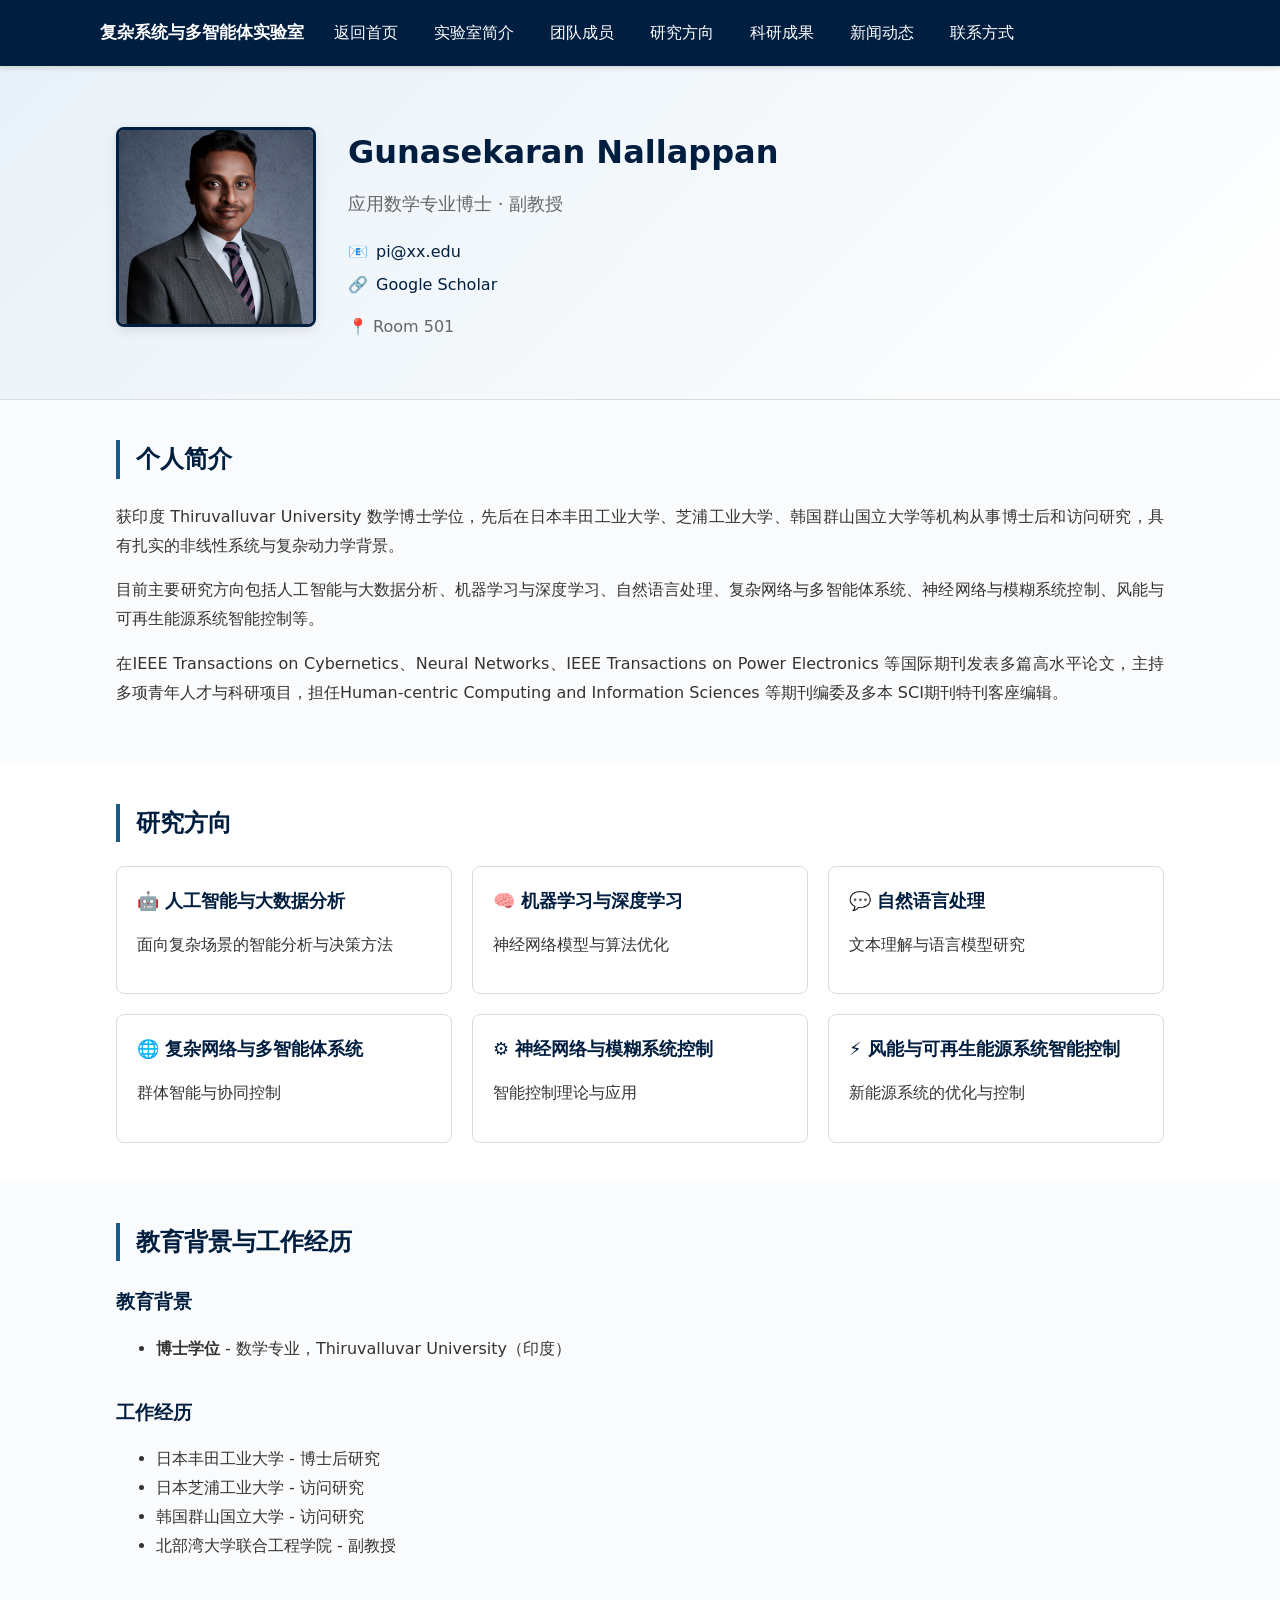
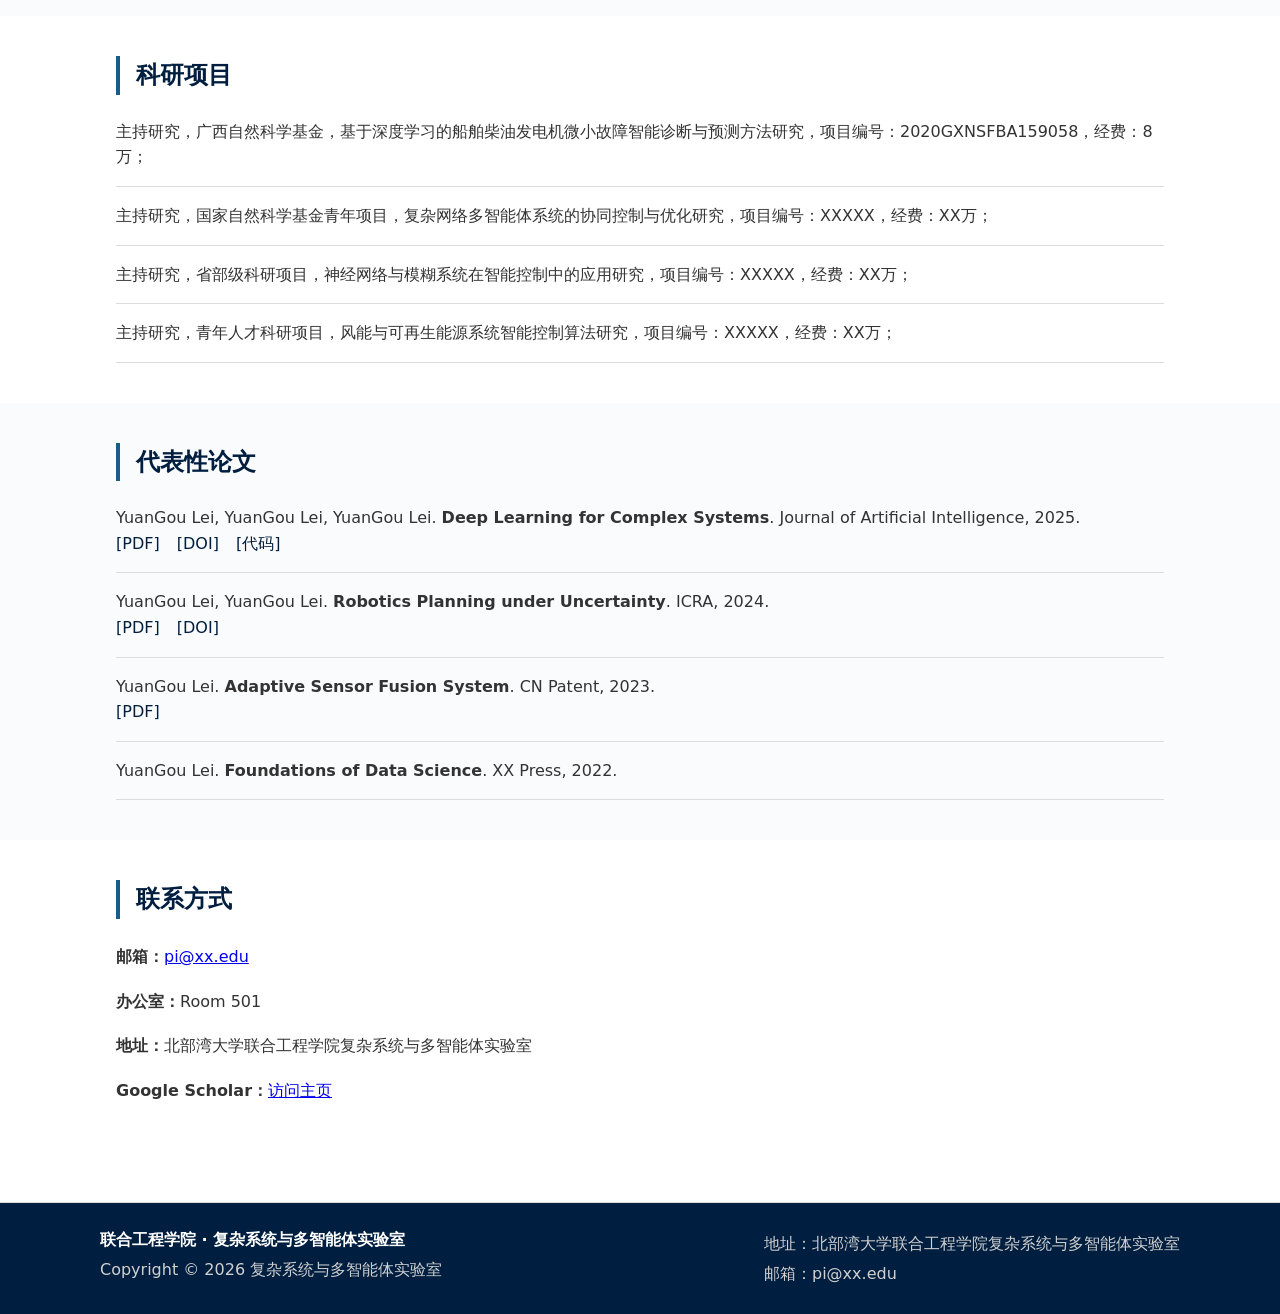
==== guna.html @ d460996a "Update lab website content" ====
<!doctype html>
<html lang="zh-CN">
<head>
  <meta charset="utf-8">
  <meta name="viewport" content="width=device-width, initial-scale=1">
  <title>Gunasekaran Nallappan - 复杂系统与多智能体实验室</title>
  <meta name="description" content="Gunasekaran Nallappan教授个人主页 - 复杂系统与多智能体实验室">
  <link rel="stylesheet" href="assets/css/styles.css">
  <style>
    .profile-header {
      background: linear-gradient(135deg, #e8f1f8, #ffffff);
      padding: 60px 0;
      border-bottom: 1px solid var(--border);
    }
    .profile-header-inner {
      display: grid;
      grid-template-columns: 200px 1fr;
      gap: 32px;
      align-items: start;
    }
    .profile-photo {
      width: 200px;
      height: 200px;
      border-radius: 8px;
      object-fit: cover;
      border: 3px solid var(--primary);
      box-shadow: 0 4px 12px rgba(0,0,0,0.1);
    }
    .profile-info h1 {
      margin: 0 0 12px;
      font-size: 32px;
      color: var(--primary);
    }
    .profile-title {
      font-size: 18px;
      color: var(--muted);
      margin-bottom: 16px;
    }
    .profile-contact {
      display: flex;
      flex-direction: column;
      gap: 8px;
      margin-top: 20px;
    }
    .profile-contact a {
      color: var(--primary);
      text-decoration: none;
      display: flex;
      align-items: center;
      gap: 8px;
    }
    .profile-contact a:hover {
      color: var(--accent);
    }
    .profile-section {
      padding: 40px 0;
    }
    .profile-section h2 {
      margin: 0 0 24px;
      font-size: 24px;
      color: var(--primary);
      border-left: 4px solid var(--accent);
      padding-left: 16px;
    }
    .profile-section:nth-child(even) {
      background: var(--bg-section);
    }
    .bio-content {
      line-height: 1.8;
      font-size: 16px;
      color: var(--text);
      text-align: justify;
    }
    .research-areas {
      display: grid;
      grid-template-columns: repeat(auto-fit, minmax(250px, 1fr));
      gap: 20px;
      margin-top: 24px;
    }
    .research-item {
      background: #fff;
      border: 1px solid var(--border);
      border-radius: 8px;
      padding: 20px;
      transition: all 0.3s ease;
    }
    .research-item:hover {
      box-shadow: 0 4px 12px rgba(0,91,172,0.15);
      transform: translateY(-2px);
    }
    .research-item h3 {
      margin: 0 0 8px;
      font-size: 18px;
      color: var(--primary);
    }
    @media (max-width: 768px) {
      .profile-header-inner {
        grid-template-columns: 1fr;
        text-align: center;
      }
      .profile-photo {
        margin: 0 auto;
      }
    }
  </style>
</head>
<body>
  <header class="site-header">
    <div class="container header-inner">
      <div class="branding">
        <a href="index.html" class="logo">复杂系统与多智能体实验室</a>
      </div>
      <button class="hamburger" aria-label="Toggle navigation">☰</button>
      <nav class="site-nav" id="site-nav">
        <a href="index.html">返回首页</a>
        <a href="index.html#about">实验室简介</a>
        <a href="index.html#people">团队成员</a>
        <a href="index.html#research">研究方向</a>
        <a href="index.html#publications">科研成果</a>
        <a href="index.html#news">新闻动态</a>
        <a href="index.html#contact">联系方式</a>
      </nav>
    </div>
  </header>

  <main>
    <!-- Profile Header -->
    <section class="profile-header">
      <div class="container">
        <div class="profile-header-inner">
          <img src="assets/img/guna.jpg" alt="Gunasekaran Nallappan" class="profile-photo">
          <div class="profile-info">
            <h1>Gunasekaran Nallappan</h1>
            <div class="profile-title">应用数学专业博士 · 副教授</div>
            <div class="profile-contact">
              <a href="mailto:pi@xx.edu">
                <span>📧</span>
                <span>pi@xx.edu</span>
              </a>
              <a href="#" target="_blank">
                <span>🔗</span>
                <span>Google Scholar</span>
              </a>
              <div style="margin-top: 8px; color: var(--muted);">
                <span>📍</span>
                <span>Room 501</span>
              </div>
            </div>
          </div>
        </div>
      </div>
    </section>

    <!-- Biography -->
    <section class="profile-section">
      <div class="container">
        <h2>个人简介</h2>
        <div class="bio-content">
          <p>
            获印度 Thiruvalluvar University 数学博士学位，先后在日本丰田工业大学、芝浦工业大学、韩国群山国立大学等机构从事博士后和访问研究，具有扎实的非线性系统与复杂动力学背景。
          </p>
          <p>
            目前主要研究方向包括人工智能与大数据分析、机器学习与深度学习、自然语言处理、复杂网络与多智能体系统、神经网络与模糊系统控制、风能与可再生能源系统智能控制等。
          </p>
          <p>
            在IEEE Transactions on Cybernetics、Neural Networks、IEEE Transactions on Power Electronics 等国际期刊发表多篇高水平论文，主持多项青年人才与科研项目，担任Human-centric Computing and Information Sciences 等期刊编委及多本 SCI期刊特刊客座编辑。
          </p>
        </div>
      </div>
    </section>

    <!-- Research Areas -->
    <section class="profile-section">
      <div class="container">
        <h2>研究方向</h2>
        <div class="research-areas">
          <div class="research-item">
            <h3>🤖 人工智能与大数据分析</h3>
            <p class="muted">面向复杂场景的智能分析与决策方法</p>
          </div>
          <div class="research-item">
            <h3>🧠 机器学习与深度学习</h3>
            <p class="muted">神经网络模型与算法优化</p>
          </div>
          <div class="research-item">
            <h3>💬 自然语言处理</h3>
            <p class="muted">文本理解与语言模型研究</p>
          </div>
          <div class="research-item">
            <h3>🌐 复杂网络与多智能体系统</h3>
            <p class="muted">群体智能与协同控制</p>
          </div>
          <div class="research-item">
            <h3>⚙️ 神经网络与模糊系统控制</h3>
            <p class="muted">智能控制理论与应用</p>
          </div>
          <div class="research-item">
            <h3>⚡ 风能与可再生能源系统智能控制</h3>
            <p class="muted">新能源系统的优化与控制</p>
          </div>
        </div>
      </div>
    </section>

    <!-- Education & Experience -->
    <section class="profile-section">
      <div class="container">
        <h2>教育背景与工作经历</h2>
        <div class="bio-content">
          <h3 style="color: var(--primary); margin-top: 24px; margin-bottom: 12px;">教育背景</h3>
          <ul>
            <li><strong>博士学位</strong> - 数学专业，Thiruvalluvar University（印度）</li>
          </ul>
          
          <h3 style="color: var(--primary); margin-top: 32px; margin-bottom: 12px;">工作经历</h3>
          <ul>
            <li>日本丰田工业大学 - 博士后研究</li>
            <li>日本芝浦工业大学 - 访问研究</li>
            <li>韩国群山国立大学 - 访问研究</li>
            <li>北部湾大学联合工程学院 - 副教授</li>
          </ul>
        </div>
      </div>
    </section>

    <!-- Research Projects -->
    <section class="profile-section">
      <div class="container">
        <h2>科研项目</h2>
        <div id="projects-content" style="margin-top: 24px;">
          <div class="pub-list">
            <div class="pub-item">
              <div>主持研究，广西自然科学基金，基于深度学习的船舶柴油发电机微小故障智能诊断与预测方法研究，项目编号：2020GXNSFBA159058，经费：8万；</div>
            </div>
            <div class="pub-item">
              <div>主持研究，国家自然科学基金青年项目，复杂网络多智能体系统的协同控制与优化研究，项目编号：XXXXX，经费：XX万；</div>
            </div>
            <div class="pub-item">
              <div>主持研究，省部级科研项目，神经网络与模糊系统在智能控制中的应用研究，项目编号：XXXXX，经费：XX万；</div>
            </div>
            <div class="pub-item">
              <div>主持研究，青年人才科研项目，风能与可再生能源系统智能控制算法研究，项目编号：XXXXX，经费：XX万；</div>
            </div>
          </div>
        </div>
      </div>
    </section>

    <!-- Publications -->
    <section class="profile-section">
      <div class="container">
        <h2>代表性论文</h2>
        <div id="publications-content" style="margin-top: 24px;">
          <p class="muted">论文信息加载中...</p>
        </div>
      </div>
    </section>

    <!-- Contact -->
    <section class="profile-section">
      <div class="container">
        <h2>联系方式</h2>
        <div class="bio-content">
          <p><strong>邮箱：</strong><a href="mailto:pi@xx.edu">pi@xx.edu</a></p>
          <p><strong>办公室：</strong>Room 501</p>
          <p><strong>地址：</strong>北部湾大学联合工程学院复杂系统与多智能体实验室</p>
          <p><strong>Google Scholar：</strong><a href="#" target="_blank">访问主页</a></p>
        </div>
      </div>
    </section>
  </main>

  <footer class="site-footer">
    <div class="container footer-inner">
      <div>
        <strong>联合工程学院 · 复杂系统与多智能体实验室</strong>
        <p>Copyright © <span id="copyright-year"></span> 复杂系统与多智能体实验室</p>
      </div>
      <div class="footer-contact">
        <p>地址：北部湾大学联合工程学院复杂系统与多智能体实验室</p>
        <p>邮箱：pi@xx.edu</p>
      </div>
    </div>
  </footer>

  <script>
    // Set copyright year
    document.getElementById('copyright-year').textContent = new Date().getFullYear();

    // Hamburger menu
    const hamburger = document.querySelector('.hamburger');
    const nav = document.getElementById('site-nav');
    hamburger.addEventListener('click', () => {
      nav.classList.toggle('open');
    });

    // Close menu on link click
    nav.querySelectorAll('a').forEach(a => {
      a.addEventListener('click', () => {
        nav.classList.remove('open');
      });
    });

    // Load publications (filter by professor name)
    async function loadPublications() {
      try {
        const pubs = await fetchJSON('content/publications.json');
        const professorName = 'Gunasekaran Nallappan';
        
        // Filter publications that might be related to this professor
        // In a real scenario, you'd have a field in publications.json linking to authors
        const filteredPubs = pubs.filter(p => 
          p.authors && p.authors.toLowerCase().includes('gunasekaran') || 
          p.authors && p.authors.toLowerCase().includes('nallappan')
        );

        if (filteredPubs.length === 0) {
          // Show all publications if no specific filter matches
          filteredPubs.push(...pubs.slice(0, 5)); // Show first 5 as example
        }

        const years = [...new Set(filteredPubs.map(p => p.year))].sort((a, b) => b - a);
        
        const items = filteredPubs
          .sort((a, b) => b.year - a.year)
          .map(p => `
            <div class="pub-item">
              <div>${p.authors}. <strong>${p.title}</strong>. ${p.venue}, ${p.year}.</div>
              <div class="pub-links">
                ${p.links?.pdf ? `<a href="${p.links.pdf}" target="_blank">[PDF]</a>` : ''}
                ${p.links?.doi ? `<a href="${p.links.doi}" target="_blank">[DOI]</a>` : ''}
                ${p.links?.code ? `<a href="${p.links.code}" target="_blank">[代码]</a>` : ''}
              </div>
            </div>
          `).join('');

        document.getElementById('publications-content').innerHTML = `
          <ul class="pub-list">${items}</ul>
        `;
      } catch (e) {
        console.error(e);
        document.getElementById('publications-content').innerHTML = 
          '<p class="muted">暂无论文信息</p>';
      }
    }

    async function fetchJSON(path) {
      const res = await fetch(path);
      if (!res.ok) throw new Error('Failed to load ' + path);
      return res.json();
    }

    // Load publications on page load
    loadPublications();
  </script>
</body>
</html>
---- assets/css/styles.css ----
/* Base */
:root {
  --bg: #ffffff;
  --text: #333333;
  --muted: #666666;
  --primary: #001e3f;
  --primary-dark: #003d5b;
  --accent: #1a5c88;
  --border: #dcdcdc;
  --bg-light: #f5f7fa;
  --bg-section: #fafbfc;
}
* { box-sizing: border-box; }
html, body { height: 100%; }
body {
  margin: 0;
  background: var(--bg);
  color: var(--text);
  font: 16px/1.6 system-ui, -apple-system, "Segoe UI", Roboto, "Noto Sans", "Helvetica Neue", Arial, "PingFang SC", "Microsoft YaHei", sans-serif;
}
img { max-width: 100%; display: block; }
.container { max-width: 1080px; margin: 0 auto; padding: 0 16px; }
.section { padding: 32px 0; }
.section h2 { margin: 0 0 16px; font-size: 24px; }
.btn { display: inline-block; padding: 10px 20px; border: 1px solid var(--border); border-radius: 4px; color: var(--text); text-decoration: none; transition: all 0.3s ease; }
.btn:hover { background: var(--bg-light); }
.btn.primary { background: var(--primary); color: #fff; border-color: var(--primary); }
.btn.primary:hover { background: var(--primary-dark); }

/* Header */
.site-header { border-bottom: 1px solid var(--border); background: var(--primary); position: sticky; top: 0; z-index: 10; box-shadow: 0 2px 4px rgba(0,0,0,0.1); }
.header-inner { display: flex; align-items: center; gap: 16px; padding: 12px 0; }
.branding { display: flex; align-items: center; gap: 12px; }
.college-logo { height: 45px; width: 45px; display: block; }
.logo { text-decoration: none; color: #ffffff; font-weight: 700; font-size: 17px; }
.site-nav { display: flex; flex-wrap: wrap; gap: 8px; }
.site-nav a { padding: 8px 14px; border-radius: 4px; text-decoration: none; color: #ffffff; transition: all 0.3s ease; }
.site-nav a:hover { background: var(--primary-dark); }
.site-nav a.active { background: var(--accent); color: #ffffff; }
.hamburger { display: none; font-size: 20px; padding: 6px 8px; color: #ffffff; background: transparent; border: none; cursor: pointer; }

/* Footer */
.site-footer { border-top: 1px solid var(--border); background: #001e3f; margin-top: 40px; color: #ffffff; }
.footer-inner { display: flex; align-items: flex-start; justify-content: space-between; gap: 16px; padding: 24px 0; }
.footer-inner p { margin: 4px 0; color: #d0d0d0; }
.footer-inner a { color: #ffffff; text-decoration: none; }
.footer-inner a:hover { color: var(--accent); }

/* Hero */
.hero { border-bottom: 1px solid var(--border); background: linear-gradient(135deg, #e8f1f8, #ffffff); }
.hero-inner { display: grid; grid-template-columns: 1.2fr 1fr; gap: 24px; align-items: center; padding: 48px 0; }
.hero-text h1 { margin: 0 0 12px; font-size: 36px; color: var(--primary); }
.hero-text p { margin: 0 0 20px; color: var(--muted); font-size: 18px; }
.hero-cta { display: flex; gap: 12px; }

/* Cards & grids */
.card-grid { display: grid; grid-template-columns: repeat(3, 1fr); gap: 20px; }
.card { border: 1px solid var(--border); border-radius: 8px; padding: 20px; background: #fff; transition: all 0.3s ease; box-shadow: 0 1px 3px rgba(0,0,0,0.05); }
.card:hover { box-shadow: 0 4px 12px rgba(0,91,172,0.15); transform: translateY(-2px); }
.card h3 { margin: 0 0 10px; font-size: 18px; color: var(--primary); }
.card .muted { color: var(--muted); }

/* News list */
.news-list { list-style: none; margin: 0; padding: 0; display: grid; gap: 8px; }
.news-list li { display: flex; justify-content: space-between; align-items: center; gap: 8px; border-bottom: 1px dashed var(--border); padding: 10px 0; }
.news-list a { text-decoration: none; color: var(--text); transition: color 0.3s ease; }
.news-list a:hover { color: var(--primary); }
.news-date { color: var(--muted); font-size: 14px; background: var(--bg-light); padding: 2px 8px; border-radius: 3px; }

/* Section pages */
.section-page { padding: 60px 0; scroll-margin-top: 60px; }
.section-page h2 { margin: 0 0 24px; font-size: 28px; color: var(--primary); border-left: 4px solid var(--accent); padding-left: 16px; }
.section-page:nth-child(even) { background: var(--bg-section); }
.section-page:first-child { padding-top: 0; }

/* Markdown */
.markdown { line-height: 1.75; }
.markdown h1, .markdown h2, .markdown h3 { margin-top: 1em; }
.markdown img { border-radius: 8px; }
.markdown ul { padding-left: 20px; }
.markdown li { margin: 4px 0; }

/* About section */
.about-intro { background: #fff; border: 1px solid var(--border); border-radius: 8px; padding: 32px; box-shadow: 0 2px 8px rgba(0,0,0,0.05); }
.about-intro h3 { color: var(--primary); font-size: 22px; margin: 0 0 16px; border-bottom: 2px solid var(--accent); padding-bottom: 12px; }
.about-intro h3:not(:first-child) { margin-top: 32px; }
.about-desc-cn, .about-desc-en { font-size: 16px; line-height: 1.8; color: var(--text); text-align: justify; margin: 0; }
.about-desc-en { color: var(--muted); font-style: italic; }

/* People */
.people-section { margin: 28px 0; }
.people-section h3 { color: var(--primary); font-size: 20px; margin-bottom: 16px; }
.person-grid { display: grid; grid-template-columns: repeat(4, 1fr); gap: 20px; }
.person-card { border: 1px solid var(--border); border-radius: 8px; padding: 16px; background: #fff; transition: all 0.3s ease; }
.person-card:hover { box-shadow: 0 4px 12px rgba(0,91,172,0.15); transform: translateY(-2px); }
.person-card img { width: 100%; aspect-ratio: 1/1; object-fit: cover; border-radius: 6px; }
.person-grid .person-card img { width: 180px; height: 180px; margin: 0 auto; }
.person-card .name { font-weight: 600; margin: 12px 0 4px; color: var(--primary-dark); }
.person-name-link { text-decoration: none; color: inherit; display: inline-block; }
.person-name-link .name { color: var(--primary); cursor: pointer; transition: color 0.3s ease; }
.person-name-link:hover .name { color: var(--accent); }
.person-card .meta { color: var(--muted); font-size: 14px; }

/* Student Groups */
.student-groups-container {
  display: flex;
  flex-direction: column;
  gap: 24px;
  margin-top: 20px;
}
.student-group-card {
  border: 2px solid var(--border);
  border-radius: 12px;
  padding: 9px 20px;
  background: var(--bg-section);
  box-shadow: 0 2px 8px rgba(0,0,0,0.05);
  transition: all 0.3s ease;
}
.student-group-card:hover {
  box-shadow: 0 4px 16px rgba(0,91,172,0.1);
  border-color: var(--accent);
}
.student-group-card .person-grid {
  grid-template-columns: repeat(3, 1fr);
  gap: 16px;
}
.student-group-card .person-card {
  width: 100%;
  padding: 4px 10px 6px;
  display: flex;
  flex-direction: column;
  align-items: center;
}
.student-group-card .person-card img {
  margin-bottom: 4px;
}
.student-group-card .person-card .name {
  margin: 0 0 2px;
}
.student-group-card .person-card .meta {
  margin-bottom: 0px;
}
.student-group-card .person-card .muted {
  margin-bottom: 0;
}

/* Publications */
.filters { display: flex; gap: 10px; align-items: center; margin-bottom: 16px; }
.filters select, .filters button { padding: 6px 12px; border: 1px solid var(--border); border-radius: 4px; background: #fff; color: var(--text); cursor: pointer; }
.filters button:hover { background: var(--primary); color: #fff; }
.pub-list { list-style: none; margin: 0; padding: 0; display: grid; gap: 16px; }
.pub-item { border-bottom: 1px solid var(--border); padding-bottom: 16px; }
.pub-item .title { color: var(--primary-dark); font-weight: 500; }
.pub-links a { margin-right: 12px; color: var(--primary); text-decoration: none; transition: color 0.3s ease; }
.pub-links a:hover { color: var(--accent); }

/* Responsive */
@media (max-width: 960px) {
  .hero-inner { grid-template-columns: 1fr; }
  .card-grid { grid-template-columns: repeat(2, 1fr); }
  .person-grid { grid-template-columns: repeat(2, 1fr); }
  .student-group-card .person-grid { grid-template-columns: repeat(2, 1fr); }
}
@media (max-width: 640px) {
  .site-nav { display: none; position: absolute; top: 58px; left: 0; right: 0; background: #fff; border-bottom: 1px solid var(--border); padding: 8px 16px; }
  .site-nav.open { display: grid; grid-template-columns: 1fr; gap: 4px; }
  .hamburger { display: inline-block; margin-left: auto; }
  .card-grid { grid-template-columns: 1fr; }
  .person-grid { grid-template-columns: 1fr; }
  .student-group-card .person-grid { grid-template-columns: 1fr; }
  .student-group-card { padding: 16px; }
}
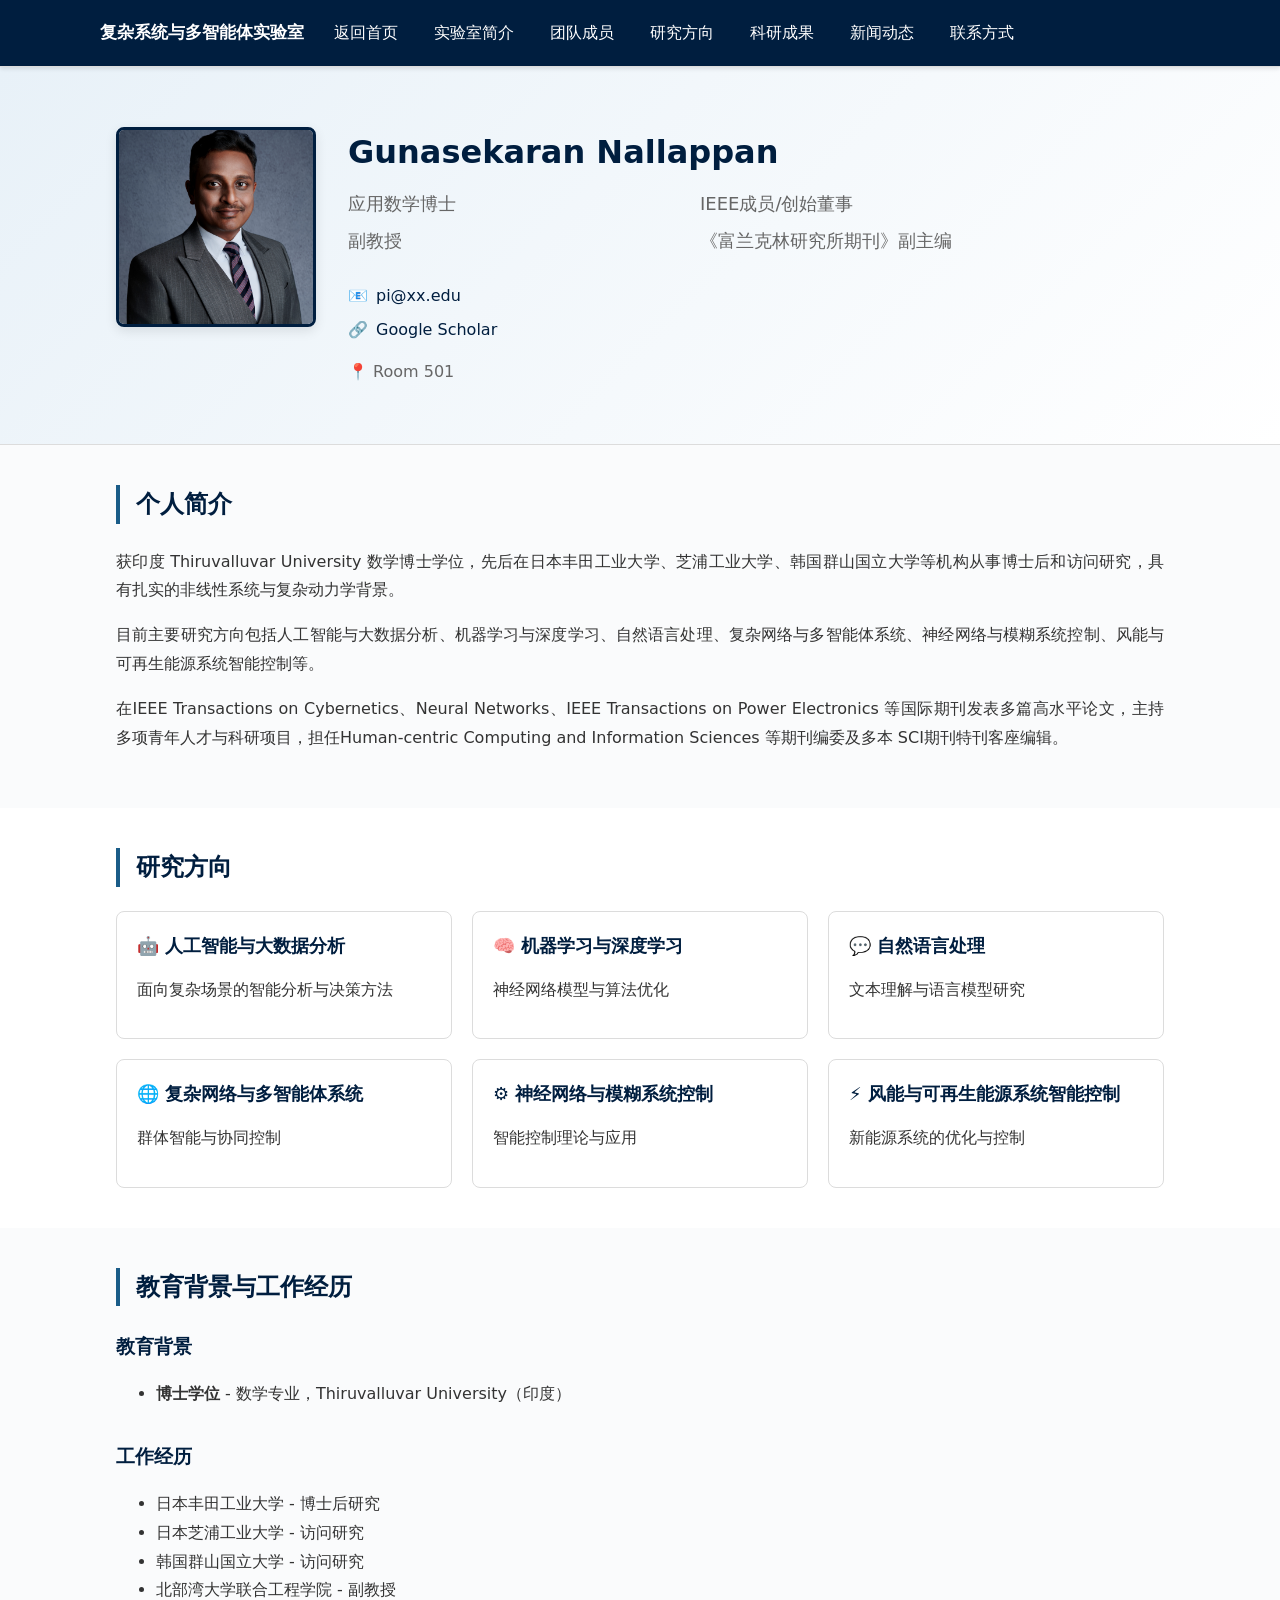
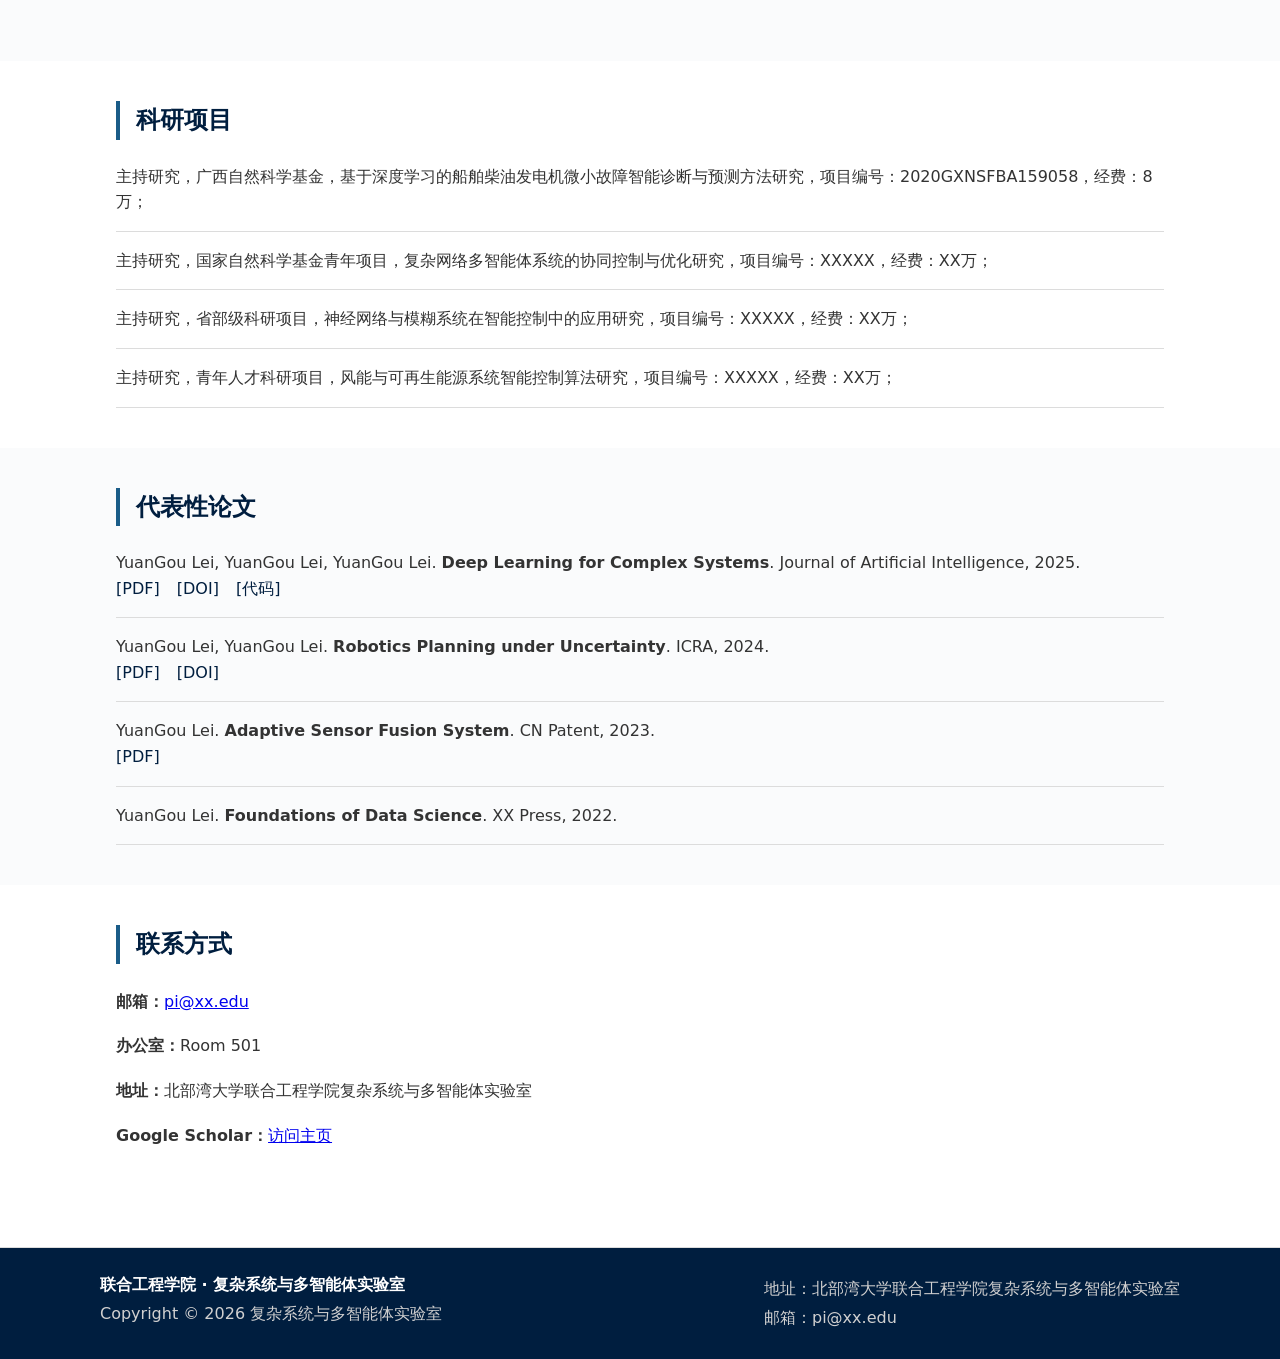
==== commit 2fe2f882: "none" ====
--- a/guna.html
+++ b/guna.html
@@ -34,7 +34,18 @@
     .profile-title {
       font-size: 18px;
       color: var(--muted);
+      margin-bottom: 8px;
+    }
+    .profile-titles-container {
+      display: grid;
+      grid-template-columns: auto auto;
+      gap: 32px;
+      align-items: start;
       margin-bottom: 16px;
+    }
+    .profile-titles-column {
+      display: flex;
+      flex-direction: column;
     }
     .profile-contact {
       display: flex;
@@ -131,7 +142,17 @@
           <img src="assets/img/guna.jpg" alt="Gunasekaran Nallappan" class="profile-photo">
           <div class="profile-info">
             <h1>Gunasekaran Nallappan</h1>
-            <div class="profile-title">应用数学专业博士 · 副教授</div>
+            <div class="profile-titles-container">
+              <div class="profile-titles-column">
+                
+                <div class="profile-title">应用数学博士</div>
+                <div class="profile-title">副教授</div>
+              </div>
+              <div class="profile-titles-column">
+                <div class="profile-title">IEEE成员/创始董事</div>
+                <div class="profile-title">《富兰克林研究所期刊》副主编</div>
+              </div>
+            </div>
             <div class="profile-contact">
               <a href="mailto:pi@xx.edu">
                 <span>📧</span>
--- a/assets/css/styles.css
+++ b/assets/css/styles.css
@@ -89,7 +89,13 @@
 
 /* People */
 .people-section { margin: 28px 0; }
-.people-section h3 { color: var(--primary); font-size: 20px; margin-bottom: 16px; }
+.people-section h3 { 
+  color: var(--primary); 
+  font-size: 28px; 
+  margin: 0 0 24px; 
+  border-left: 4px solid var(--accent); 
+  padding-left: 16px; 
+}
 .person-grid { display: grid; grid-template-columns: repeat(4, 1fr); gap: 20px; }
 .person-card { border: 1px solid var(--border); border-radius: 8px; padding: 16px; background: #fff; transition: all 0.3s ease; }
 .person-card:hover { box-shadow: 0 4px 12px rgba(0,91,172,0.15); transform: translateY(-2px); }
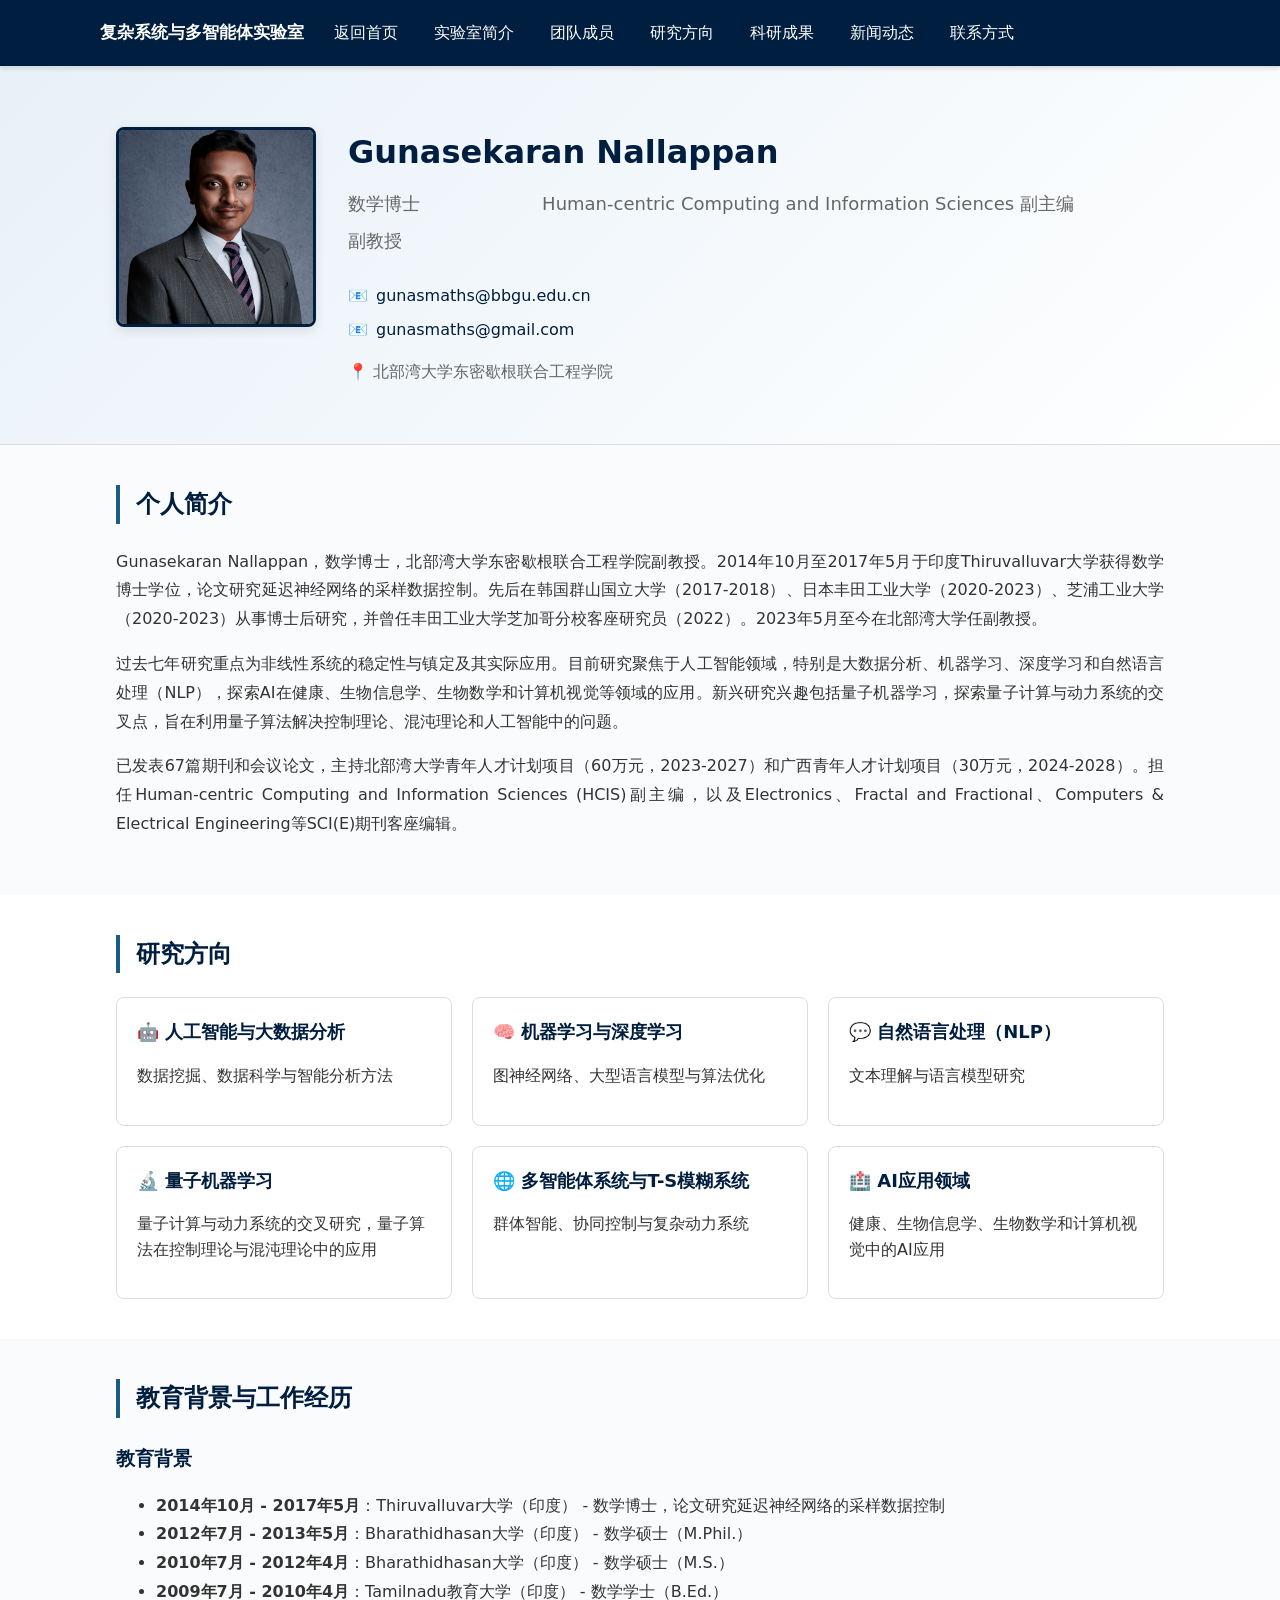
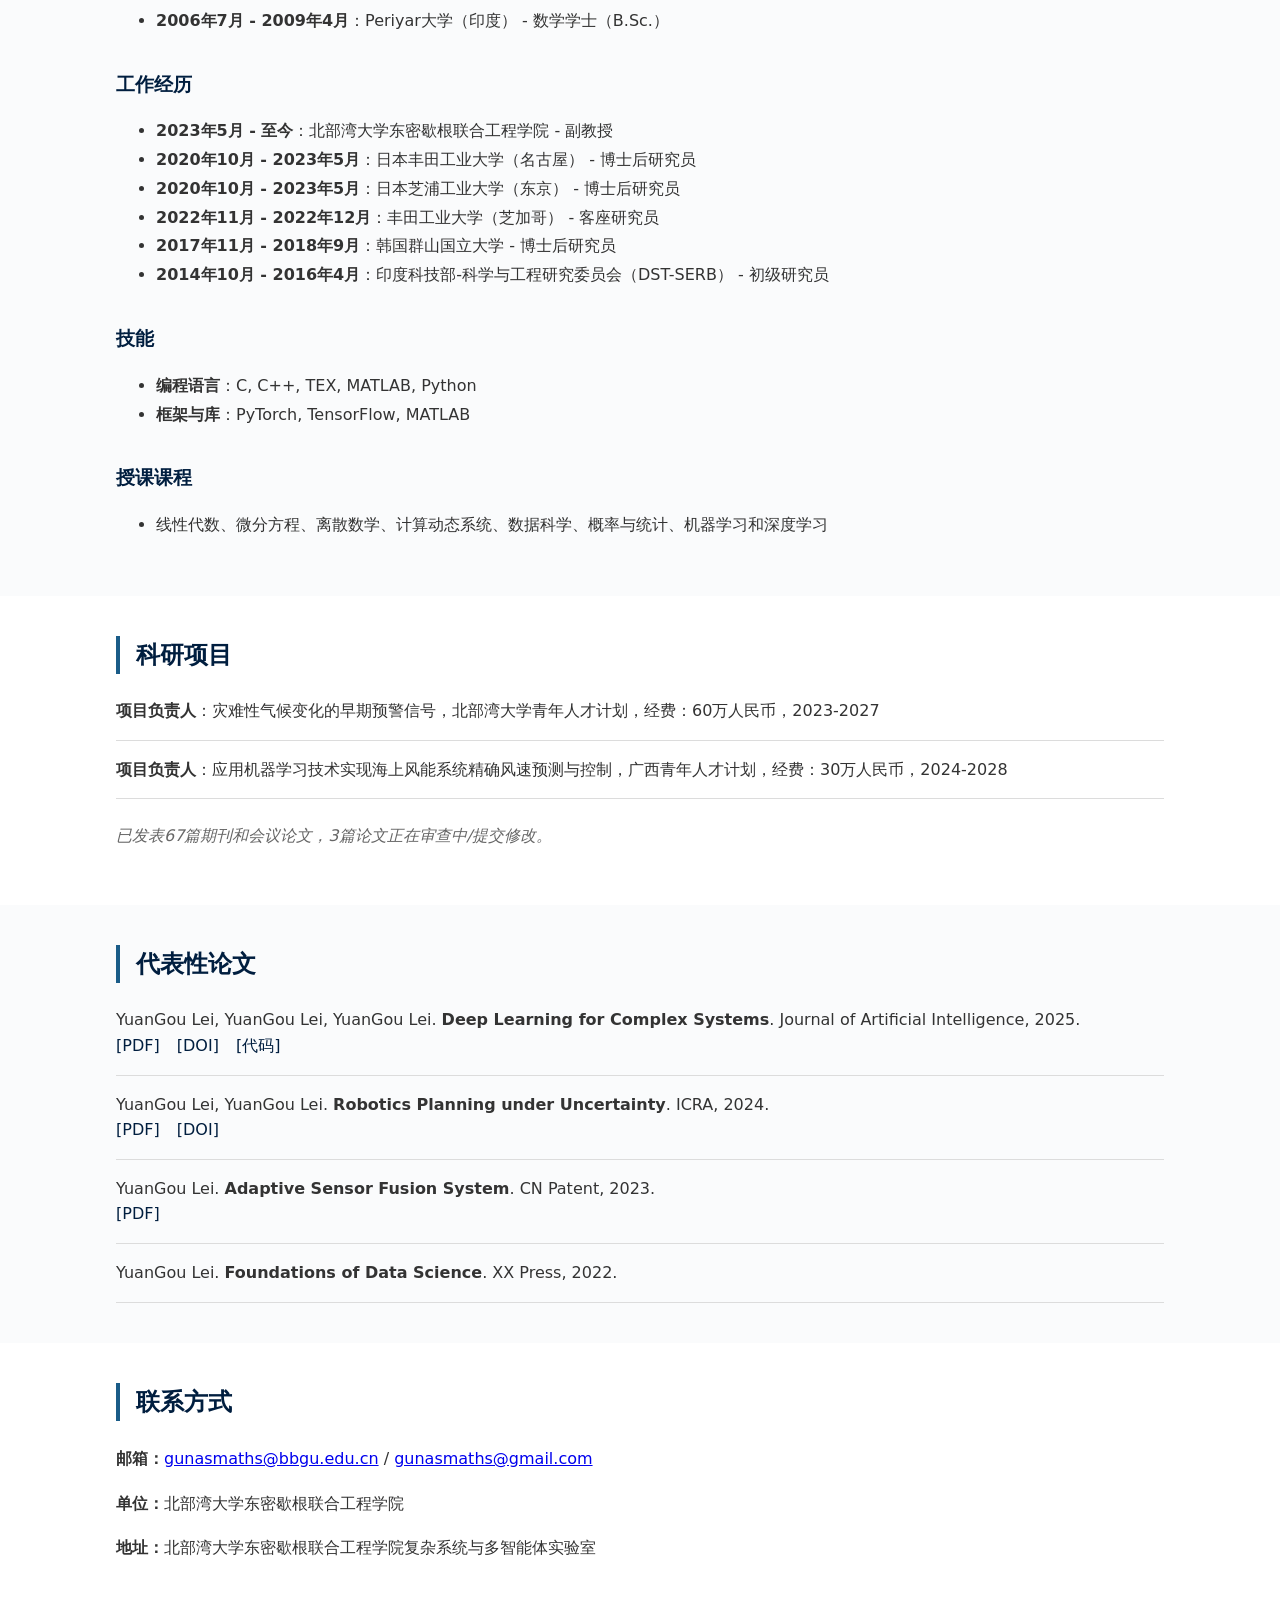
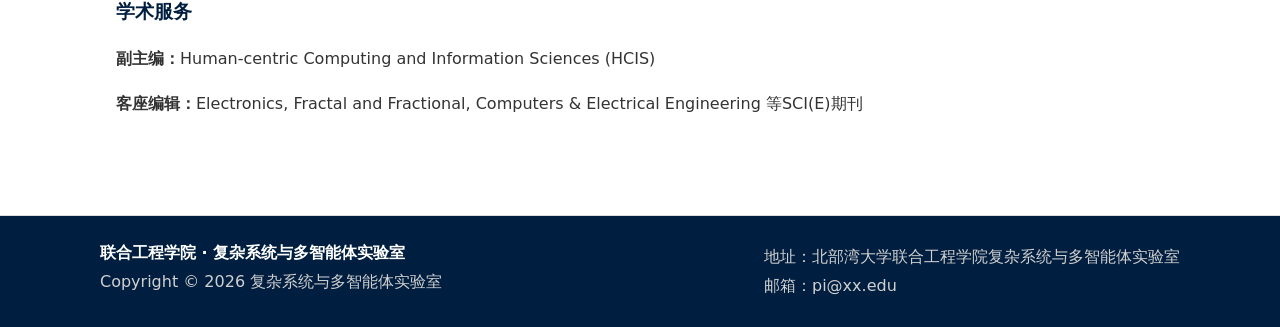
==== commit 8bb27eae: "none" ====
--- a/guna.html
+++ b/guna.html
@@ -144,27 +144,25 @@
             <h1>Gunasekaran Nallappan</h1>
             <div class="profile-titles-container">
               <div class="profile-titles-column">
-                
-                <div class="profile-title">应用数学博士</div>
+                <div class="profile-title">数学博士</div>
                 <div class="profile-title">副教授</div>
               </div>
               <div class="profile-titles-column">
-                <div class="profile-title">IEEE成员/创始董事</div>
-                <div class="profile-title">《富兰克林研究所期刊》副主编</div>
+                <div class="profile-title">Human-centric Computing and Information Sciences 副主编</div>
               </div>
             </div>
             <div class="profile-contact">
-              <a href="mailto:pi@xx.edu">
+              <a href="mailto:gunasmaths@bbgu.edu.cn">
                 <span>📧</span>
-                <span>pi@xx.edu</span>
+                <span>gunasmaths@bbgu.edu.cn</span>
               </a>
-              <a href="#" target="_blank">
-                <span>🔗</span>
-                <span>Google Scholar</span>
+              <a href="mailto:gunasmaths@gmail.com">
+                <span>📧</span>
+                <span>gunasmaths@gmail.com</span>
               </a>
               <div style="margin-top: 8px; color: var(--muted);">
                 <span>📍</span>
-                <span>Room 501</span>
+                <span>北部湾大学东密歇根联合工程学院</span>
               </div>
             </div>
           </div>
@@ -178,13 +176,13 @@
         <h2>个人简介</h2>
         <div class="bio-content">
           <p>
-            获印度 Thiruvalluvar University 数学博士学位，先后在日本丰田工业大学、芝浦工业大学、韩国群山国立大学等机构从事博士后和访问研究，具有扎实的非线性系统与复杂动力学背景。
+            Gunasekaran Nallappan，数学博士，北部湾大学东密歇根联合工程学院副教授。2014年10月至2017年5月于印度Thiruvalluvar大学获得数学博士学位，论文研究延迟神经网络的采样数据控制。先后在韩国群山国立大学（2017-2018）、日本丰田工业大学（2020-2023）、芝浦工业大学（2020-2023）从事博士后研究，并曾任丰田工业大学芝加哥分校客座研究员（2022）。2023年5月至今在北部湾大学任副教授。
           </p>
           <p>
-            目前主要研究方向包括人工智能与大数据分析、机器学习与深度学习、自然语言处理、复杂网络与多智能体系统、神经网络与模糊系统控制、风能与可再生能源系统智能控制等。
+            过去七年研究重点为非线性系统的稳定性与镇定及其实际应用。目前研究聚焦于人工智能领域，特别是大数据分析、机器学习、深度学习和自然语言处理（NLP），探索AI在健康、生物信息学、生物数学和计算机视觉等领域的应用。新兴研究兴趣包括量子机器学习，探索量子计算与动力系统的交叉点，旨在利用量子算法解决控制理论、混沌理论和人工智能中的问题。
           </p>
           <p>
-            在IEEE Transactions on Cybernetics、Neural Networks、IEEE Transactions on Power Electronics 等国际期刊发表多篇高水平论文，主持多项青年人才与科研项目，担任Human-centric Computing and Information Sciences 等期刊编委及多本 SCI期刊特刊客座编辑。
+            已发表67篇期刊和会议论文，主持北部湾大学青年人才计划项目（60万元，2023-2027）和广西青年人才计划项目（30万元，2024-2028）。担任Human-centric Computing and Information Sciences (HCIS)副主编，以及Electronics、Fractal and Fractional、Computers & Electrical Engineering等SCI(E)期刊客座编辑。
           </p>
         </div>
       </div>
@@ -197,27 +195,27 @@
         <div class="research-areas">
           <div class="research-item">
             <h3>🤖 人工智能与大数据分析</h3>
-            <p class="muted">面向复杂场景的智能分析与决策方法</p>
+            <p class="muted">数据挖掘、数据科学与智能分析方法</p>
           </div>
           <div class="research-item">
             <h3>🧠 机器学习与深度学习</h3>
-            <p class="muted">神经网络模型与算法优化</p>
-          </div>
-          <div class="research-item">
-            <h3>💬 自然语言处理</h3>
+            <p class="muted">图神经网络、大型语言模型与算法优化</p>
+          </div>
+          <div class="research-item">
+            <h3>💬 自然语言处理（NLP）</h3>
             <p class="muted">文本理解与语言模型研究</p>
           </div>
           <div class="research-item">
-            <h3>🌐 复杂网络与多智能体系统</h3>
-            <p class="muted">群体智能与协同控制</p>
-          </div>
-          <div class="research-item">
-            <h3>⚙️ 神经网络与模糊系统控制</h3>
-            <p class="muted">智能控制理论与应用</p>
-          </div>
-          <div class="research-item">
-            <h3>⚡ 风能与可再生能源系统智能控制</h3>
-            <p class="muted">新能源系统的优化与控制</p>
+            <h3>🔬 量子机器学习</h3>
+            <p class="muted">量子计算与动力系统的交叉研究，量子算法在控制理论与混沌理论中的应用</p>
+          </div>
+          <div class="research-item">
+            <h3>🌐 多智能体系统与T-S模糊系统</h3>
+            <p class="muted">群体智能、协同控制与复杂动力系统</p>
+          </div>
+          <div class="research-item">
+            <h3>🏥 AI应用领域</h3>
+            <p class="muted">健康、生物信息学、生物数学和计算机视觉中的AI应用</p>
           </div>
         </div>
       </div>
@@ -230,15 +228,32 @@
         <div class="bio-content">
           <h3 style="color: var(--primary); margin-top: 24px; margin-bottom: 12px;">教育背景</h3>
           <ul>
-            <li><strong>博士学位</strong> - 数学专业，Thiruvalluvar University（印度）</li>
+            <li><strong>2014年10月 - 2017年5月</strong>：Thiruvalluvar大学（印度） - 数学博士，论文研究延迟神经网络的采样数据控制</li>
+            <li><strong>2012年7月 - 2013年5月</strong>：Bharathidhasan大学（印度） - 数学硕士（M.Phil.）</li>
+            <li><strong>2010年7月 - 2012年4月</strong>：Bharathidhasan大学（印度） - 数学硕士（M.S.）</li>
+            <li><strong>2009年7月 - 2010年4月</strong>：Tamilnadu教育大学（印度） - 数学学士（B.Ed.）</li>
+            <li><strong>2006年7月 - 2009年4月</strong>：Periyar大学（印度） - 数学学士（B.Sc.）</li>
           </ul>
           
           <h3 style="color: var(--primary); margin-top: 32px; margin-bottom: 12px;">工作经历</h3>
           <ul>
-            <li>日本丰田工业大学 - 博士后研究</li>
-            <li>日本芝浦工业大学 - 访问研究</li>
-            <li>韩国群山国立大学 - 访问研究</li>
-            <li>北部湾大学联合工程学院 - 副教授</li>
+            <li><strong>2023年5月 - 至今</strong>：北部湾大学东密歇根联合工程学院 - 副教授</li>
+            <li><strong>2020年10月 - 2023年5月</strong>：日本丰田工业大学（名古屋） - 博士后研究员</li>
+            <li><strong>2020年10月 - 2023年5月</strong>：日本芝浦工业大学（东京） - 博士后研究员</li>
+            <li><strong>2022年11月 - 2022年12月</strong>：丰田工业大学（芝加哥） - 客座研究员</li>
+            <li><strong>2017年11月 - 2018年9月</strong>：韩国群山国立大学 - 博士后研究员</li>
+            <li><strong>2014年10月 - 2016年4月</strong>：印度科技部-科学与工程研究委员会（DST-SERB） - 初级研究员</li>
+          </ul>
+          
+          <h3 style="color: var(--primary); margin-top: 32px; margin-bottom: 12px;">技能</h3>
+          <ul>
+            <li><strong>编程语言</strong>：C, C++, TEX, MATLAB, Python</li>
+            <li><strong>框架与库</strong>：PyTorch, TensorFlow, MATLAB</li>
+          </ul>
+          
+          <h3 style="color: var(--primary); margin-top: 32px; margin-bottom: 12px;">授课课程</h3>
+          <ul>
+            <li>线性代数、微分方程、离散数学、计算动态系统、数据科学、概率与统计、机器学习和深度学习</li>
           </ul>
         </div>
       </div>
@@ -251,18 +266,13 @@
         <div id="projects-content" style="margin-top: 24px;">
           <div class="pub-list">
             <div class="pub-item">
-              <div>主持研究，广西自然科学基金，基于深度学习的船舶柴油发电机微小故障智能诊断与预测方法研究，项目编号：2020GXNSFBA159058，经费：8万；</div>
+              <div><strong>项目负责人</strong>：灾难性气候变化的早期预警信号，北部湾大学青年人才计划，经费：60万人民币，2023-2027</div>
             </div>
             <div class="pub-item">
-              <div>主持研究，国家自然科学基金青年项目，复杂网络多智能体系统的协同控制与优化研究，项目编号：XXXXX，经费：XX万；</div>
-            </div>
-            <div class="pub-item">
-              <div>主持研究，省部级科研项目，神经网络与模糊系统在智能控制中的应用研究，项目编号：XXXXX，经费：XX万；</div>
-            </div>
-            <div class="pub-item">
-              <div>主持研究，青年人才科研项目，风能与可再生能源系统智能控制算法研究，项目编号：XXXXX，经费：XX万；</div>
-            </div>
-          </div>
+              <div><strong>项目负责人</strong>：应用机器学习技术实现海上风能系统精确风速预测与控制，广西青年人才计划，经费：30万人民币，2024-2028</div>
+            </div>
+          </div>
+          <p style="margin-top: 24px; color: var(--muted); font-style: italic;">已发表67篇期刊和会议论文，3篇论文正在审查中/提交修改。</p>
         </div>
       </div>
     </section>
@@ -282,10 +292,13 @@
       <div class="container">
         <h2>联系方式</h2>
         <div class="bio-content">
-          <p><strong>邮箱：</strong><a href="mailto:pi@xx.edu">pi@xx.edu</a></p>
-          <p><strong>办公室：</strong>Room 501</p>
-          <p><strong>地址：</strong>北部湾大学联合工程学院复杂系统与多智能体实验室</p>
-          <p><strong>Google Scholar：</strong><a href="#" target="_blank">访问主页</a></p>
+          <p><strong>邮箱：</strong><a href="mailto:gunasmaths@bbgu.edu.cn">gunasmaths@bbgu.edu.cn</a> / <a href="mailto:gunasmaths@gmail.com">gunasmaths@gmail.com</a></p>
+          <p><strong>单位：</strong>北部湾大学东密歇根联合工程学院</p>
+          <p><strong>地址：</strong>北部湾大学东密歇根联合工程学院复杂系统与多智能体实验室</p>
+          
+          <h3 style="color: var(--primary); margin-top: 32px; margin-bottom: 12px;">学术服务</h3>
+          <p><strong>副主编：</strong>Human-centric Computing and Information Sciences (HCIS)</p>
+          <p><strong>客座编辑：</strong>Electronics, Fractal and Fractional, Computers & Electrical Engineering 等SCI(E)期刊</p>
         </div>
       </div>
     </section>
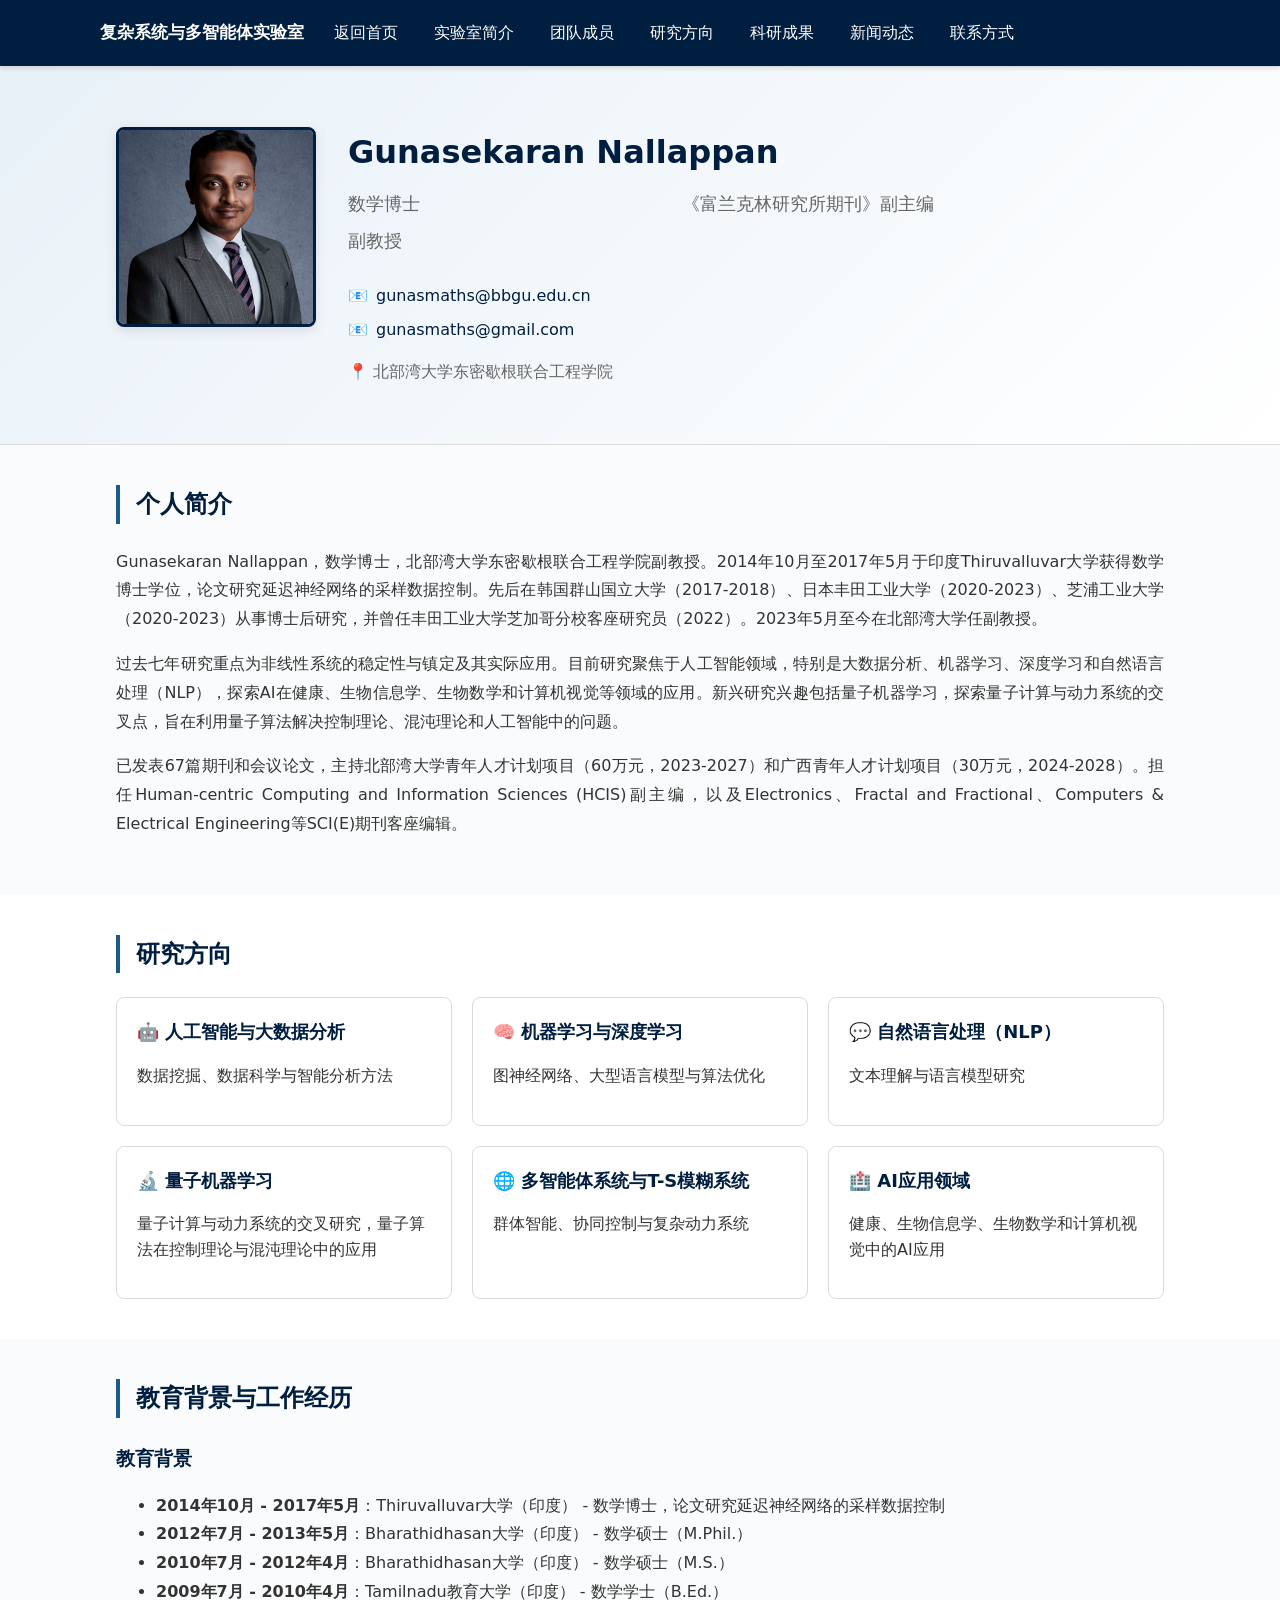
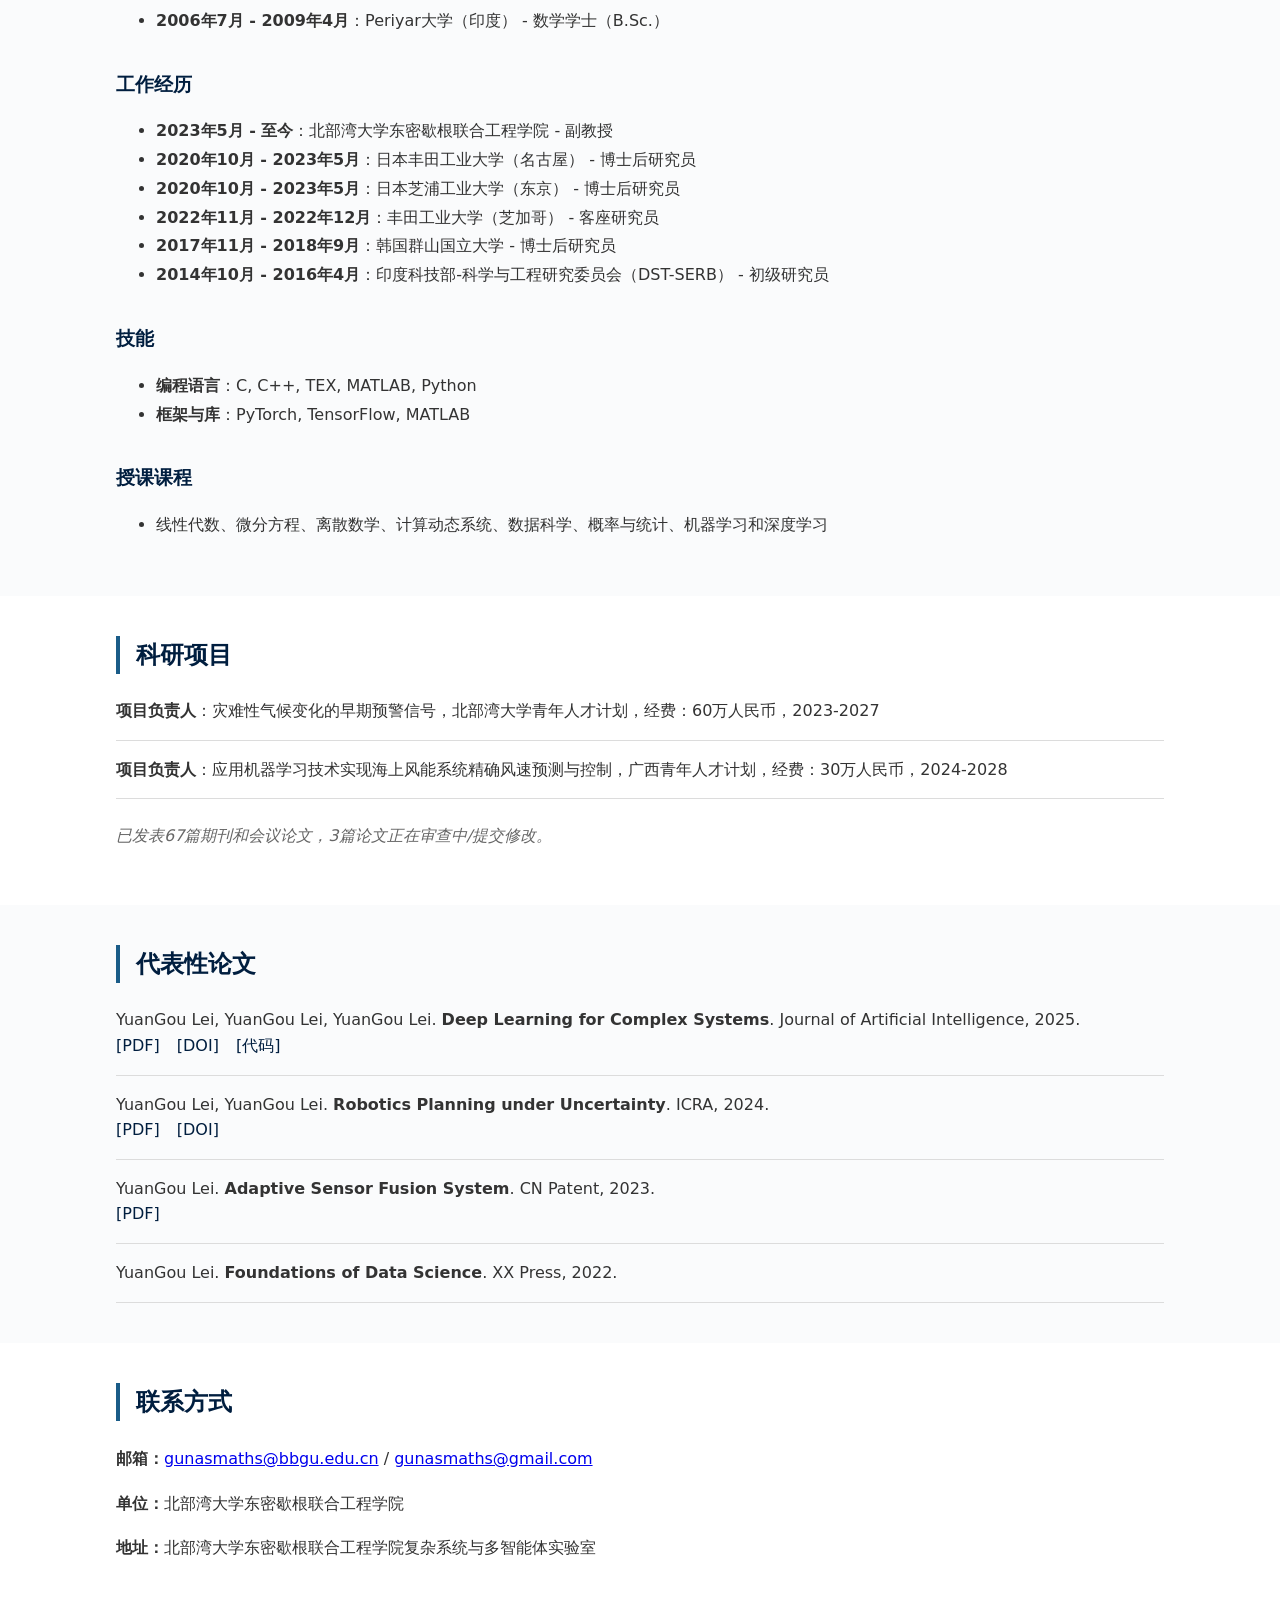
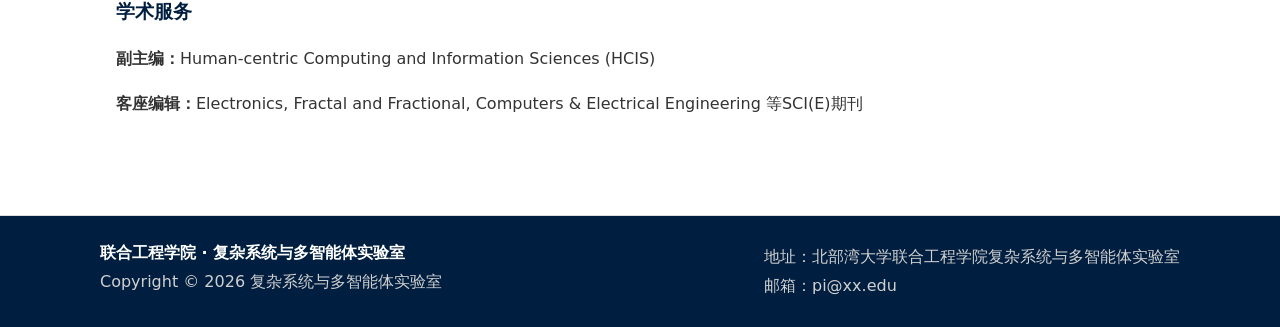
==== commit 1cb06804: "none" ====
--- a/guna.html
+++ b/guna.html
@@ -148,7 +148,7 @@
                 <div class="profile-title">副教授</div>
               </div>
               <div class="profile-titles-column">
-                <div class="profile-title">Human-centric Computing and Information Sciences 副主编</div>
+                <div class="profile-title">《富兰克林研究所期刊》副主编</div>
               </div>
             </div>
             <div class="profile-contact">
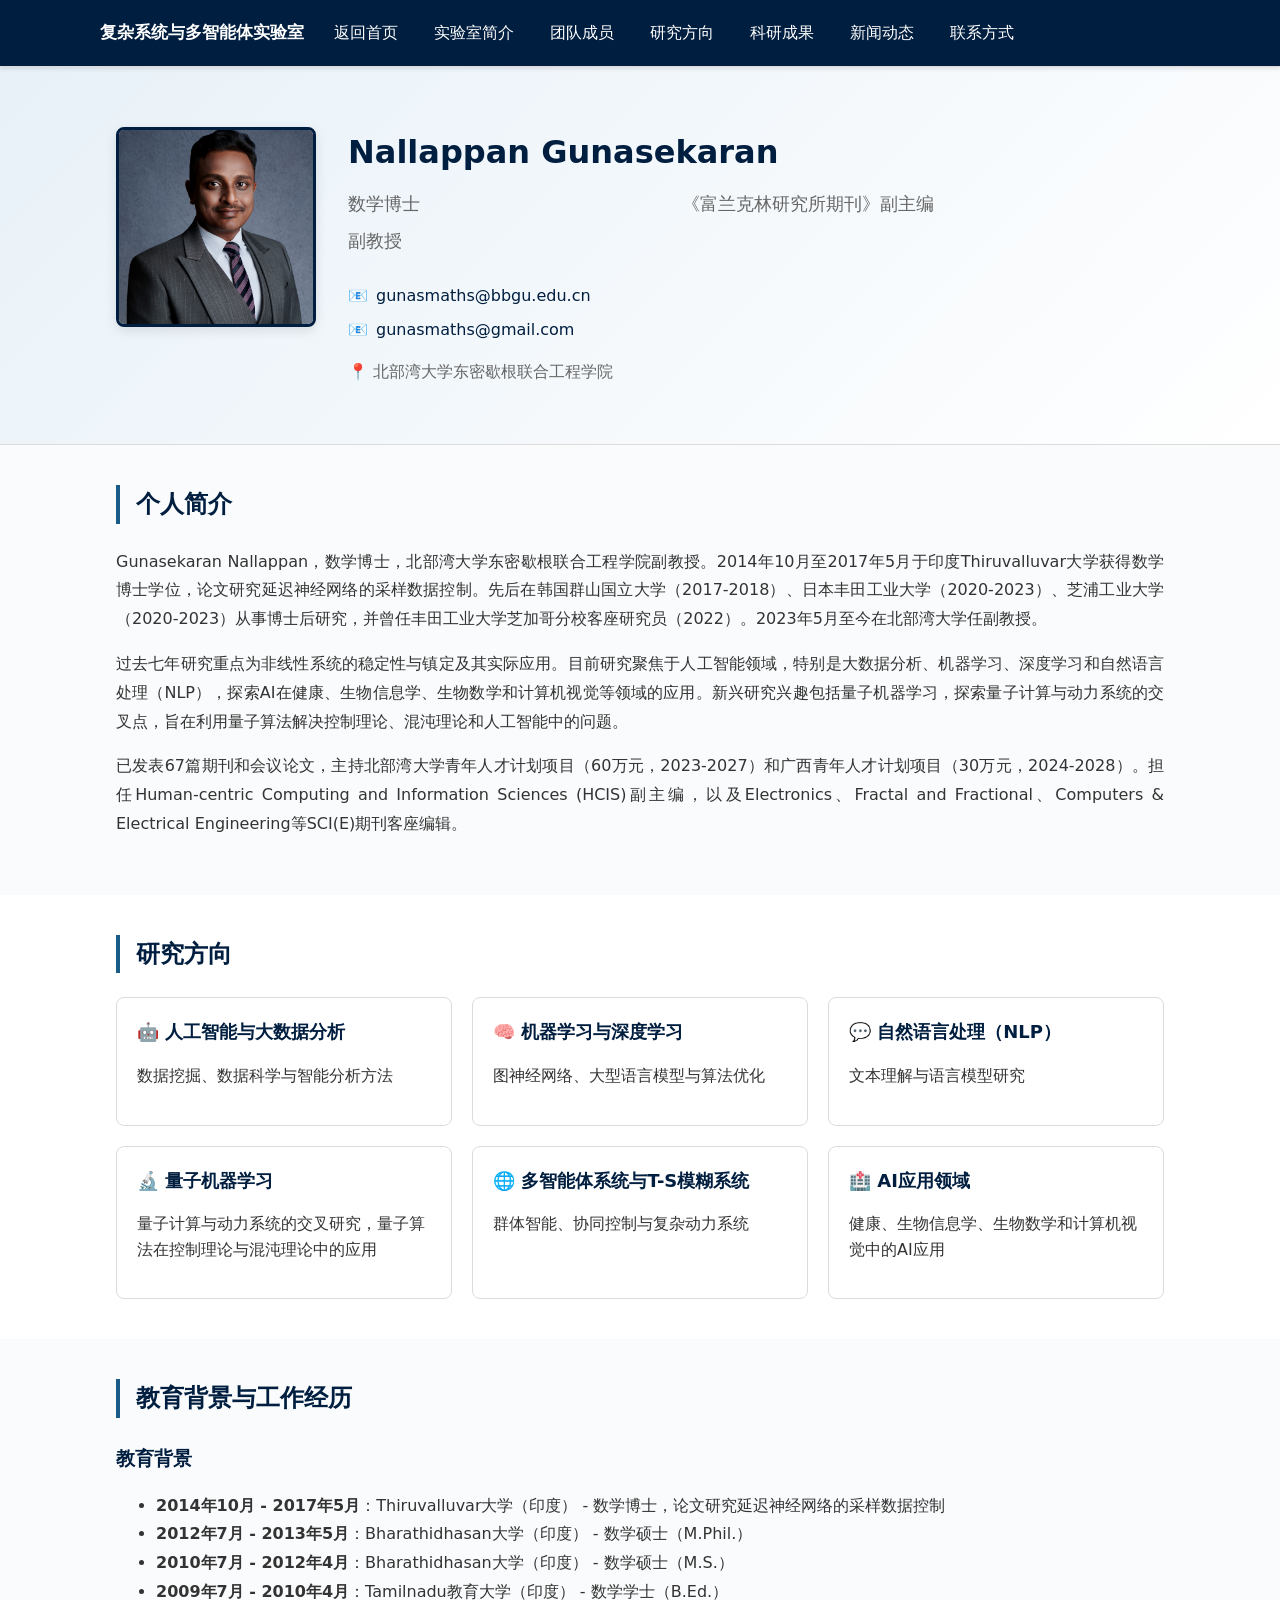
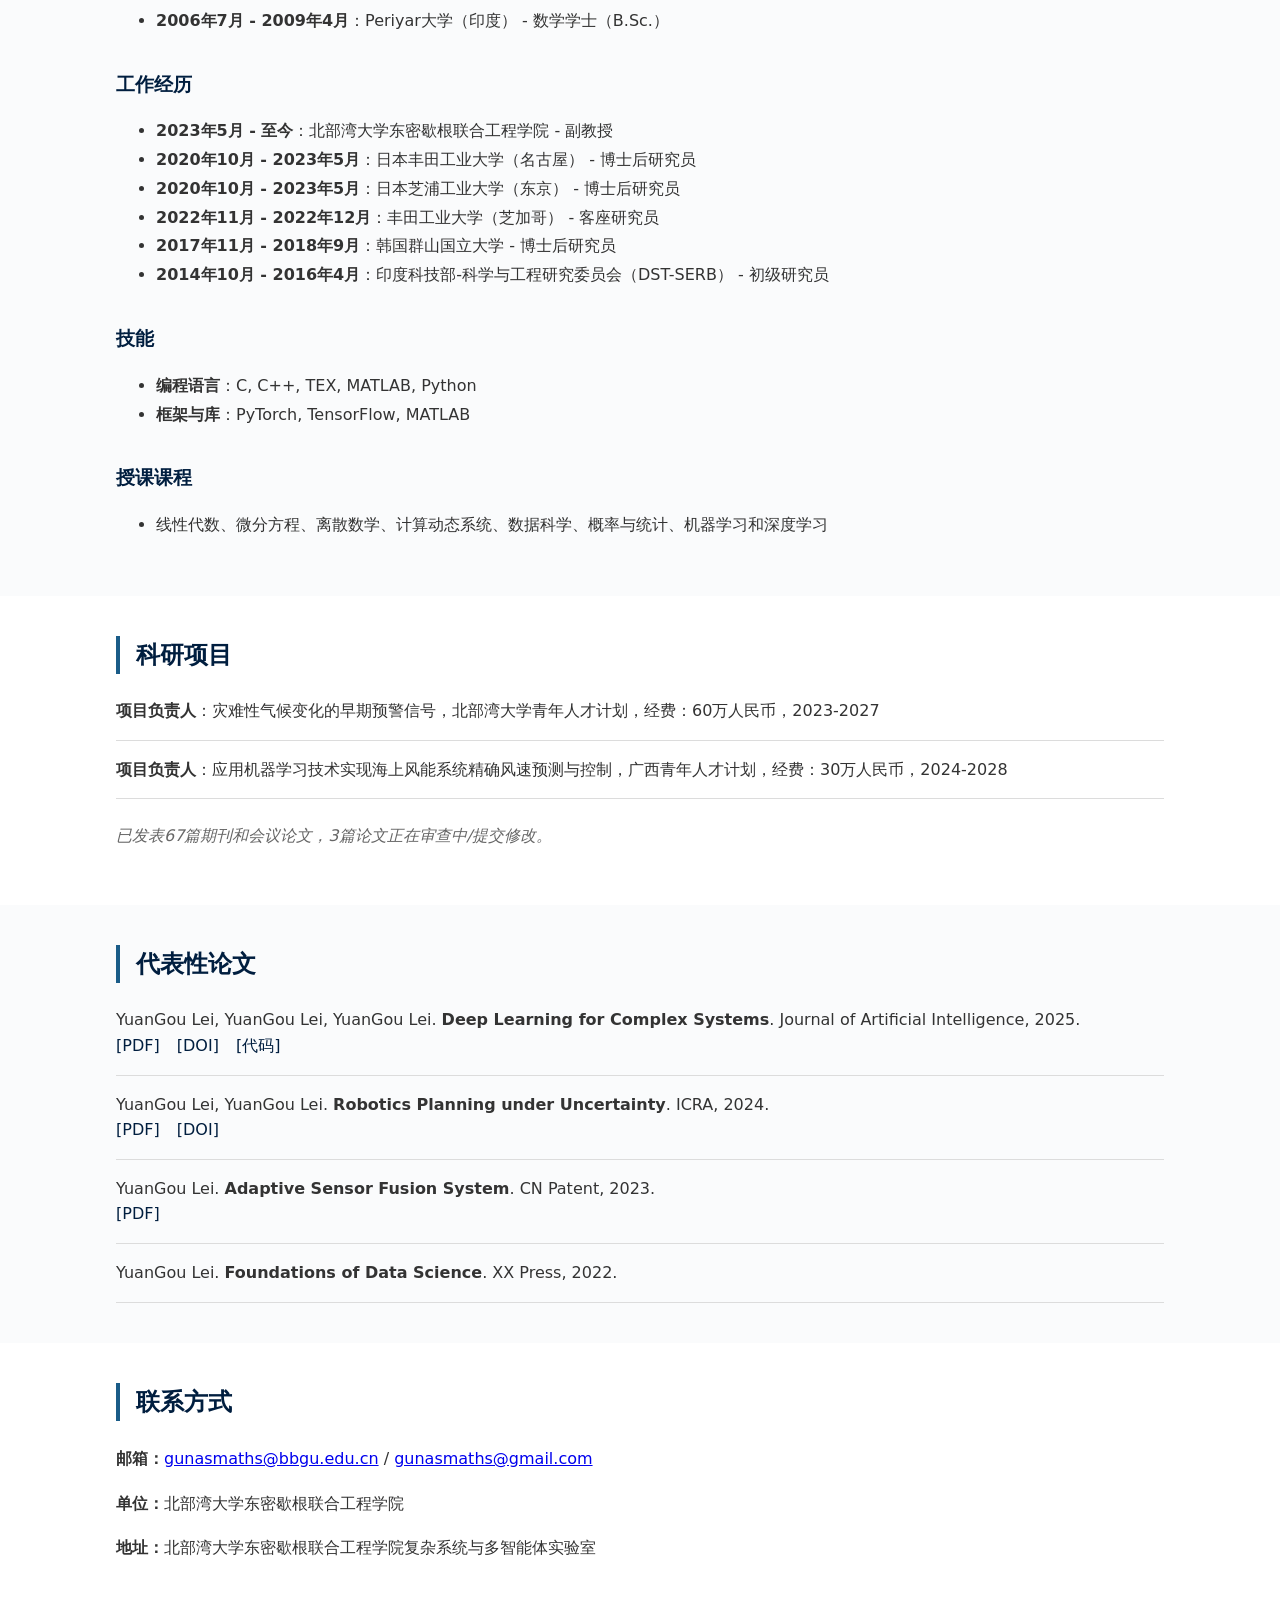
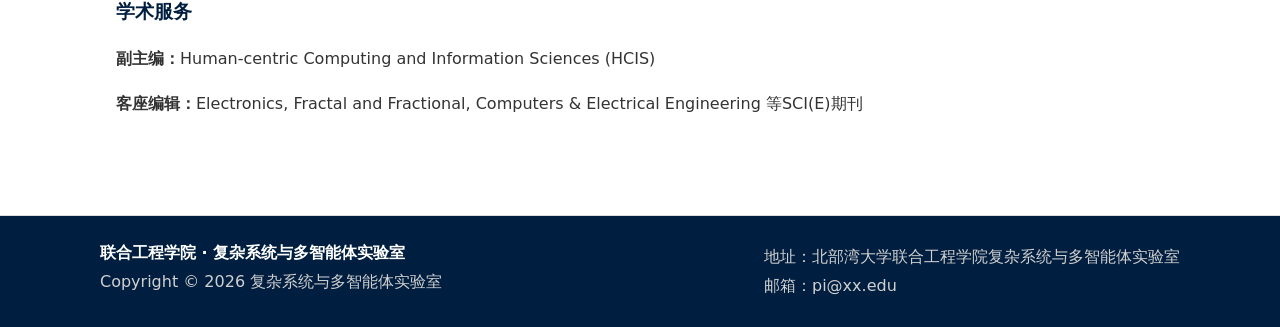
==== commit 54713100: "fix(people): update PI info and contact link rendering - Change Nallappan Gunasekaran's name order a" ====
--- a/guna.html
+++ b/guna.html
@@ -141,7 +141,7 @@
         <div class="profile-header-inner">
           <img src="assets/img/guna.jpg" alt="Gunasekaran Nallappan" class="profile-photo">
           <div class="profile-info">
-            <h1>Gunasekaran Nallappan</h1>
+            <h1>Nallappan Gunasekaran</h1>
             <div class="profile-titles-container">
               <div class="profile-titles-column">
                 <div class="profile-title">数学博士</div>
